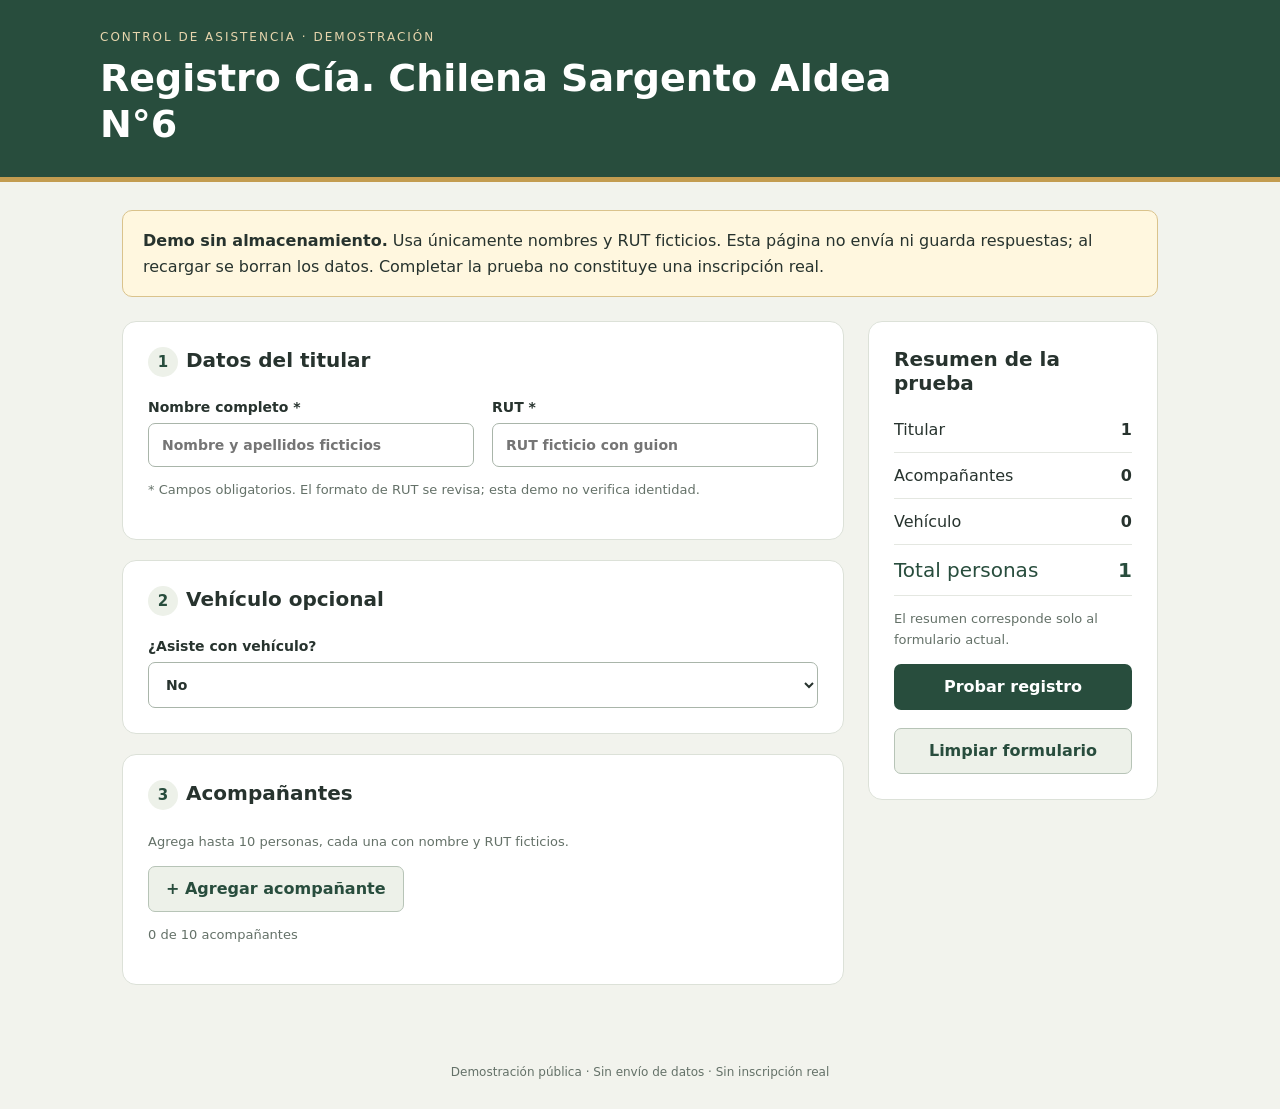
==== asistencia/index.html @ 9059764c "Publicar formulario de registro de visitantes como demo sin almacenamiento" ====
<!doctype html>
<html lang="es">
<head>
<meta charset="utf-8">
<meta name="viewport" content="width=device-width, initial-scale=1">
<meta name="referrer" content="no-referrer">
<meta http-equiv="Content-Security-Policy" content="default-src 'none'; style-src 'unsafe-inline'; script-src 'unsafe-inline'; connect-src 'none'; form-action 'none'; base-uri 'none'; img-src 'none'">
<title>Registro Cía. Chilena Sargento Aldea N°6</title>
<style>
:root{font-family:system-ui,-apple-system,'Segoe UI',sans-serif;color:#27332e;background:#f2f3ed;--green:#284d3d;--gold:#c39c50}*{box-sizing:border-box}body{margin:0}header{background:var(--green);color:white;border-bottom:5px solid var(--gold);padding:30px max(22px,calc((100% - 1080px)/2))}header p{font-size:12px;letter-spacing:2px;color:#e7d5ad;margin:0 0 12px}h1{font-size:clamp(25px,4vw,38px);max-width:800px;line-height:1.2;margin:0}main{max-width:1080px;margin:auto;padding:28px 22px 50px}.notice{background:#fff7df;border:1px solid #dac38c;border-radius:10px;padding:17px 20px;line-height:1.6;margin:0 0 24px}.layout{display:grid;grid-template-columns:minmax(0,1fr) 290px;gap:24px;align-items:start}.card{background:white;border:1px solid #dce1d8;border-radius:14px;padding:25px;margin-bottom:20px}h2{font-size:20px;margin:0 0 22px}.number{display:inline-grid;place-items:center;background:#edf1e9;color:var(--green);width:30px;height:30px;border-radius:50%;margin-right:8px;font-size:15px}.grid{display:grid;grid-template-columns:1fr 1fr;gap:18px}label{display:block;font-size:14px;font-weight:650}input,select{width:100%;font:inherit;padding:13px;border:1px solid #a9b5aa;border-radius:7px;margin-top:8px;background:white;color:#27332e;min-width:0}button{font:inherit;font-weight:650;cursor:pointer;min-height:46px;border-radius:7px;padding:11px 17px;border:1px solid #b7c4b7;background:#edf1e9;color:var(--green)}button:disabled{opacity:.5;cursor:default}button.primary{background:var(--green);color:white;border:0;width:100%}input:focus-visible,select:focus-visible,button:focus-visible{outline:3px solid var(--gold);outline-offset:3px}.hint{font-size:13px;color:#647168;line-height:1.6}.companion{border-top:1px solid #e0e5dc;padding-top:20px;margin-top:20px}.row{display:flex;justify-content:space-between;align-items:center;gap:12px;margin-bottom:14px}h3{font-size:16px;margin:0}.remove{background:white;font-size:13px;padding:7px 12px}dl{margin:0}dl div{display:flex;justify-content:space-between;padding:13px 0;border-bottom:1px solid #e4e7e1}dd{font-weight:700;margin:0}.total{font-size:20px;color:var(--green)}aside{position:sticky;top:20px}aside h2{margin-bottom:12px}.actions{display:flex;gap:12px;margin-top:18px}.actions button{flex:1}#result{margin-top:18px;background:#edf5ed;border-left:4px solid var(--green);padding:16px;line-height:1.6}footer{font-size:12px;text-align:center;color:#647168;padding:10px 20px 30px}[hidden]{display:none!important}@media(max-width:760px){.layout{grid-template-columns:1fr}aside{position:static}.grid{grid-template-columns:1fr}.card{padding:20px}main{padding:20px 14px}header{padding:26px 20px}}
</style>
</head>
<body>
<header><p>CONTROL DE ASISTENCIA · DEMOSTRACIÓN</p><h1>Registro Cía. Chilena Sargento Aldea N°6</h1></header>
<main>
<p class="notice"><strong>Demo sin almacenamiento.</strong> Usa únicamente nombres y RUT ficticios. Esta página no envía ni guarda respuestas; al recargar se borran los datos. Completar la prueba no constituye una inscripción real.</p>
<noscript><p class="notice">Activa JavaScript para probar el formulario. No ingreses datos reales.</p></noscript>
<form id="registration" autocomplete="off">
<div class="layout"><div>
<section class="card"><h2><span class="number">1</span>Datos del titular</h2><div class="grid">
<label>Nombre completo *<input id="holder" required maxlength="100" placeholder="Nombre y apellidos ficticios" autocomplete="off"></label>
<label>RUT *<input id="rut" required maxlength="12" pattern="[0-9.]{7,10}-[0-9kK]" title="Escribe un RUT de prueba con guion y dígito verificador." placeholder="RUT ficticio con guion" autocomplete="off" spellcheck="false"></label>
</div><p class="hint">* Campos obligatorios. El formato de RUT se revisa; esta demo no verifica identidad.</p></section>
<section class="card"><h2><span class="number">2</span>Vehículo opcional</h2>
<label>¿Asiste con vehículo?<select id="vehicle"><option value="no">No</option><option value="yes">Sí</option></select></label>
<div id="plateWrap" hidden style="margin-top:18px"><label>Patente *<input id="plate" disabled maxlength="8" pattern="[A-Za-z0-9 -]{5,8}" placeholder="Patente ficticia" autocomplete="off" style="text-transform:uppercase"></label></div>
</section>
<section class="card"><h2><span class="number">3</span>Acompañantes</h2><p class="hint">Agrega hasta 10 personas, cada una con nombre y RUT ficticios.</p><div id="companions"></div><button id="add" type="button">+ Agregar acompañante</button><p id="count" class="hint" aria-live="polite">0 de 10 acompañantes</p></section>
</div>
<aside class="card"><h2>Resumen de la prueba</h2><dl aria-live="polite"><div><dt>Titular</dt><dd>1</dd></div><div><dt>Acompañantes</dt><dd id="guestsTotal">0</dd></div><div><dt>Vehículo</dt><dd id="vehicleTotal">0</dd></div><div class="total"><dt>Total personas</dt><dd id="peopleTotal">1</dd></div></dl><p class="hint">El resumen corresponde solo al formulario actual.</p><button class="primary" type="submit">Probar registro</button><div class="actions"><button type="reset">Limpiar formulario</button></div><div id="result" role="status" tabindex="-1" hidden></div></aside>
</div></form></main><footer>Demostración pública · Sin envío de datos · Sin inscripción real</footer>
<script>
'use strict';
const form=document.querySelector('#registration'), companions=document.querySelector('#companions'), add=document.querySelector('#add'), vehicle=document.querySelector('#vehicle'), plate=document.querySelector('#plate'), result=document.querySelector('#result');
let nextId=0;
function update(){const n=companions.children.length;document.querySelector('#guestsTotal').textContent=n;document.querySelector('#peopleTotal').textContent=n+1;document.querySelector('#vehicleTotal').textContent=vehicle.value==='yes'?1:0;document.querySelector('#count').textContent=n+' de 10 acompañantes';add.disabled=n>=10;Array.from(companions.children).forEach((row,i)=>{row.querySelector('h3').textContent='Acompañante '+(i+1);row.querySelector('button').setAttribute('aria-label','Quitar acompañante '+(i+1));});}
function clearResult(){result.hidden=true;result.textContent='';}
vehicle.addEventListener('change',()=>{const yes=vehicle.value==='yes';document.querySelector('#plateWrap').hidden=!yes;plate.disabled=!yes;plate.required=yes;if(!yes)plate.value='';update();});
add.addEventListener('click',()=>{if(companions.children.length>=10)return;const id=++nextId;const row=document.createElement('div');row.className='companion';row.innerHTML='<div class="row"><h3></h3><button class="remove" type="button">Quitar</button></div><div class="grid"><label for="name-'+id+'">Nombre completo *<input id="name-'+id+'" required maxlength="100" autocomplete="off" placeholder="Nombre ficticio"></label><label for="rut-'+id+'">RUT *<input id="rut-'+id+'" required maxlength="12" pattern="[0-9.]{7,10}-[0-9kK]" title="Escribe un RUT de prueba con guion y dígito verificador." autocomplete="off" spellcheck="false" placeholder="RUT ficticio con guion"></label></div>';row.querySelector('button').addEventListener('click',()=>{row.remove();clearResult();update();add.focus();});companions.append(row);clearResult();update();row.querySelector('input').focus();});
form.addEventListener('input',clearResult);form.addEventListener('change',clearResult);
form.addEventListener('submit',event=>{event.preventDefault();if(!form.reportValidity())return;const total=1+companions.children.length;result.textContent='Prueba completada: '+total+' persona'+(total===1?'':'s')+' y '+(vehicle.value==='yes'?'1 vehículo':'0 vehículos')+'. No se envió ni guardó información. No es una inscripción real.';result.hidden=false;result.focus();});
form.addEventListener('reset',()=>{companions.replaceChildren();document.querySelector('#plateWrap').hidden=true;plate.disabled=true;plate.required=false;clearResult();queueMicrotask(update);});
window.addEventListener('pageshow',()=>form.reset());
window.addEventListener('pagehide',()=>form.reset());
update();
</script></body></html>
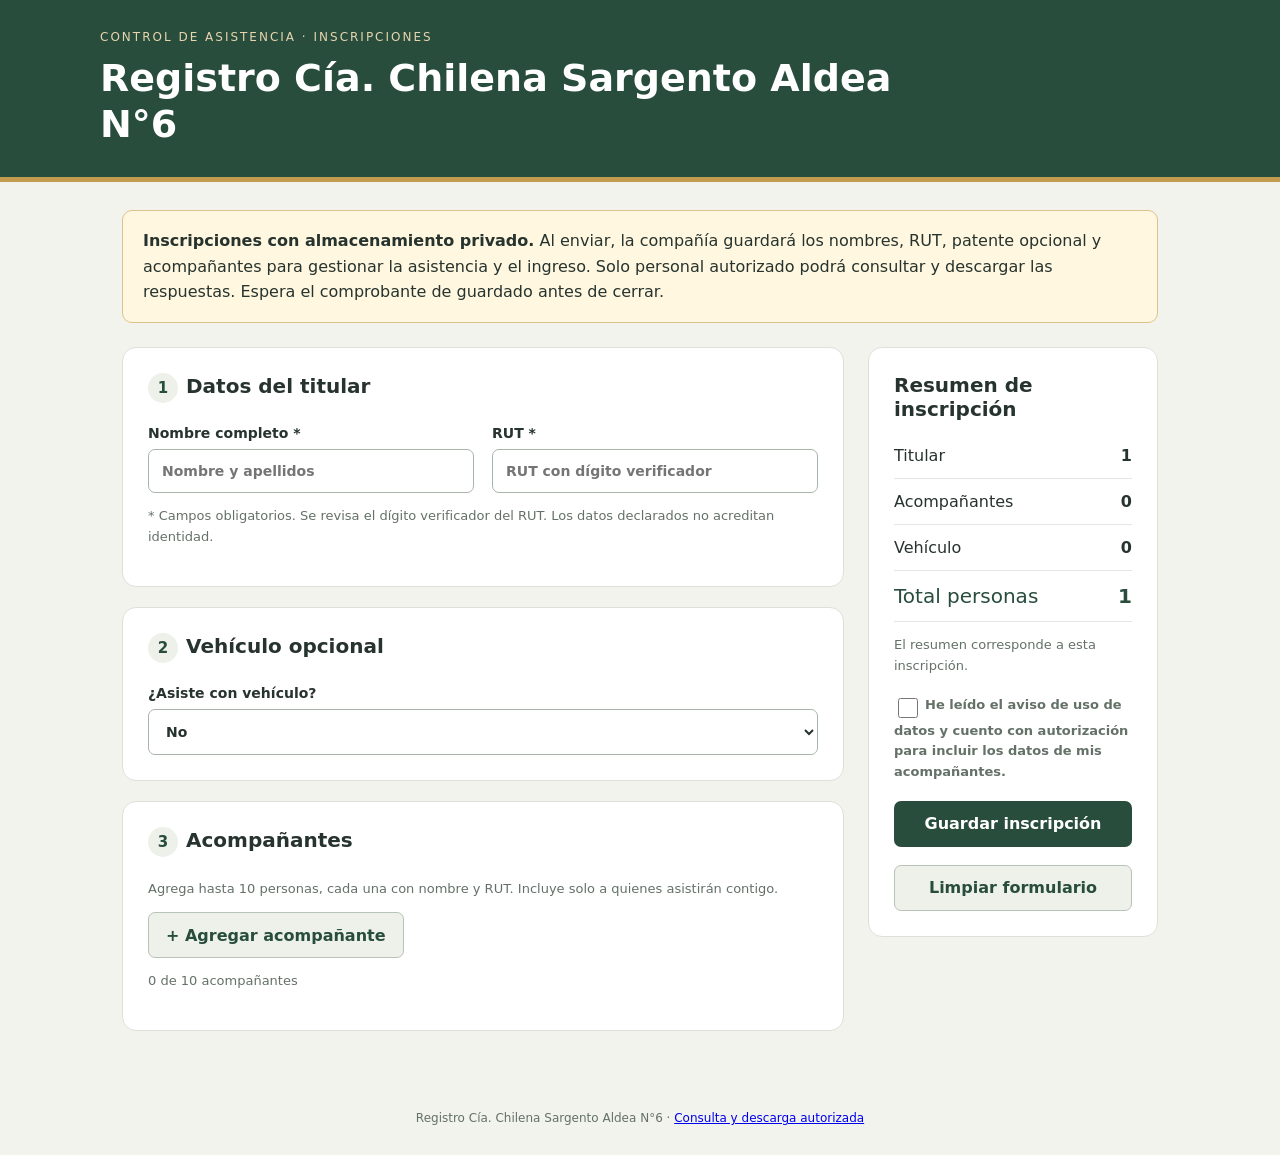
==== commit 1f548b85: "Guardar inscripciones de visitantes en backend privado y habilitar consulta y CSV autorizados" ====
--- a/asistencia/index.html
+++ b/asistencia/index.html
@@ -4,44 +4,29 @@
 <meta charset="utf-8">
 <meta name="viewport" content="width=device-width, initial-scale=1">
 <meta name="referrer" content="no-referrer">
-<meta http-equiv="Content-Security-Policy" content="default-src 'none'; style-src 'unsafe-inline'; script-src 'unsafe-inline'; connect-src 'none'; form-action 'none'; base-uri 'none'; img-src 'none'">
+<meta http-equiv="Content-Security-Policy" content="default-src 'none'; style-src 'unsafe-inline'; script-src 'self'; connect-src https://qktxtrlfyewmlgcqrkiz.supabase.co; form-action 'none'; base-uri 'none'; img-src 'none'">
 <title>Registro Cía. Chilena Sargento Aldea N°6</title>
 <style>
 :root{font-family:system-ui,-apple-system,'Segoe UI',sans-serif;color:#27332e;background:#f2f3ed;--green:#284d3d;--gold:#c39c50}*{box-sizing:border-box}body{margin:0}header{background:var(--green);color:white;border-bottom:5px solid var(--gold);padding:30px max(22px,calc((100% - 1080px)/2))}header p{font-size:12px;letter-spacing:2px;color:#e7d5ad;margin:0 0 12px}h1{font-size:clamp(25px,4vw,38px);max-width:800px;line-height:1.2;margin:0}main{max-width:1080px;margin:auto;padding:28px 22px 50px}.notice{background:#fff7df;border:1px solid #dac38c;border-radius:10px;padding:17px 20px;line-height:1.6;margin:0 0 24px}.layout{display:grid;grid-template-columns:minmax(0,1fr) 290px;gap:24px;align-items:start}.card{background:white;border:1px solid #dce1d8;border-radius:14px;padding:25px;margin-bottom:20px}h2{font-size:20px;margin:0 0 22px}.number{display:inline-grid;place-items:center;background:#edf1e9;color:var(--green);width:30px;height:30px;border-radius:50%;margin-right:8px;font-size:15px}.grid{display:grid;grid-template-columns:1fr 1fr;gap:18px}label{display:block;font-size:14px;font-weight:650}input,select{width:100%;font:inherit;padding:13px;border:1px solid #a9b5aa;border-radius:7px;margin-top:8px;background:white;color:#27332e;min-width:0}button{font:inherit;font-weight:650;cursor:pointer;min-height:46px;border-radius:7px;padding:11px 17px;border:1px solid #b7c4b7;background:#edf1e9;color:var(--green)}button:disabled{opacity:.5;cursor:default}button.primary{background:var(--green);color:white;border:0;width:100%}input:focus-visible,select:focus-visible,button:focus-visible{outline:3px solid var(--gold);outline-offset:3px}.hint{font-size:13px;color:#647168;line-height:1.6}.companion{border-top:1px solid #e0e5dc;padding-top:20px;margin-top:20px}.row{display:flex;justify-content:space-between;align-items:center;gap:12px;margin-bottom:14px}h3{font-size:16px;margin:0}.remove{background:white;font-size:13px;padding:7px 12px}dl{margin:0}dl div{display:flex;justify-content:space-between;padding:13px 0;border-bottom:1px solid #e4e7e1}dd{font-weight:700;margin:0}.total{font-size:20px;color:var(--green)}aside{position:sticky;top:20px}aside h2{margin-bottom:12px}.actions{display:flex;gap:12px;margin-top:18px}.actions button{flex:1}#result{margin-top:18px;background:#edf5ed;border-left:4px solid var(--green);padding:16px;line-height:1.6}footer{font-size:12px;text-align:center;color:#647168;padding:10px 20px 30px}[hidden]{display:none!important}@media(max-width:760px){.layout{grid-template-columns:1fr}aside{position:static}.grid{grid-template-columns:1fr}.card{padding:20px}main{padding:20px 14px}header{padding:26px 20px}}
 </style>
 </head>
 <body>
-<header><p>CONTROL DE ASISTENCIA · DEMOSTRACIÓN</p><h1>Registro Cía. Chilena Sargento Aldea N°6</h1></header>
+<header><p>CONTROL DE ASISTENCIA · INSCRIPCIONES</p><h1>Registro Cía. Chilena Sargento Aldea N°6</h1></header>
 <main>
-<p class="notice"><strong>Demo sin almacenamiento.</strong> Usa únicamente nombres y RUT ficticios. Esta página no envía ni guarda respuestas; al recargar se borran los datos. Completar la prueba no constituye una inscripción real.</p>
-<noscript><p class="notice">Activa JavaScript para probar el formulario. No ingreses datos reales.</p></noscript>
+<p class="notice"><strong>Inscripciones con almacenamiento privado.</strong> Al enviar, la compañía guardará los nombres, RUT, patente opcional y acompañantes para gestionar la asistencia y el ingreso. Solo personal autorizado podrá consultar y descargar las respuestas. Espera el comprobante de guardado antes de cerrar.</p>
+<noscript><p class="notice">Activa JavaScript para enviar tu inscripción.</p></noscript>
 <form id="registration" autocomplete="off">
 <div class="layout"><div>
 <section class="card"><h2><span class="number">1</span>Datos del titular</h2><div class="grid">
-<label>Nombre completo *<input id="holder" required maxlength="100" placeholder="Nombre y apellidos ficticios" autocomplete="off"></label>
-<label>RUT *<input id="rut" required maxlength="12" pattern="[0-9.]{7,10}-[0-9kK]" title="Escribe un RUT de prueba con guion y dígito verificador." placeholder="RUT ficticio con guion" autocomplete="off" spellcheck="false"></label>
-</div><p class="hint">* Campos obligatorios. El formato de RUT se revisa; esta demo no verifica identidad.</p></section>
+<label>Nombre completo *<input id="holder" required maxlength="100" placeholder="Nombre y apellidos" autocomplete="off"></label>
+<label>RUT *<input id="rut" required maxlength="12" pattern="[0-9.]{7,10}-[0-9kK]" title="Escribe el RUT con guion y dígito verificador." placeholder="RUT con dígito verificador" autocomplete="off" spellcheck="false"></label>
+</div><p class="hint">* Campos obligatorios. Se revisa el dígito verificador del RUT. Los datos declarados no acreditan identidad.</p></section>
 <section class="card"><h2><span class="number">2</span>Vehículo opcional</h2>
 <label>¿Asiste con vehículo?<select id="vehicle"><option value="no">No</option><option value="yes">Sí</option></select></label>
-<div id="plateWrap" hidden style="margin-top:18px"><label>Patente *<input id="plate" disabled maxlength="8" pattern="[A-Za-z0-9 -]{5,8}" placeholder="Patente ficticia" autocomplete="off" style="text-transform:uppercase"></label></div>
+<div id="plateWrap" hidden style="margin-top:18px"><label>Patente *<input id="plate" disabled maxlength="8" pattern="[A-Za-z0-9 -]{5,8}" placeholder="ABCD12" autocomplete="off" style="text-transform:uppercase"></label></div>
 </section>
-<section class="card"><h2><span class="number">3</span>Acompañantes</h2><p class="hint">Agrega hasta 10 personas, cada una con nombre y RUT ficticios.</p><div id="companions"></div><button id="add" type="button">+ Agregar acompañante</button><p id="count" class="hint" aria-live="polite">0 de 10 acompañantes</p></section>
+<section class="card"><h2><span class="number">3</span>Acompañantes</h2><p class="hint">Agrega hasta 10 personas, cada una con nombre y RUT. Incluye solo a quienes asistirán contigo.</p><div id="companions"></div><button id="add" type="button">+ Agregar acompañante</button><p id="count" class="hint" aria-live="polite">0 de 10 acompañantes</p></section>
 </div>
-<aside class="card"><h2>Resumen de la prueba</h2><dl aria-live="polite"><div><dt>Titular</dt><dd>1</dd></div><div><dt>Acompañantes</dt><dd id="guestsTotal">0</dd></div><div><dt>Vehículo</dt><dd id="vehicleTotal">0</dd></div><div class="total"><dt>Total personas</dt><dd id="peopleTotal">1</dd></div></dl><p class="hint">El resumen corresponde solo al formulario actual.</p><button class="primary" type="submit">Probar registro</button><div class="actions"><button type="reset">Limpiar formulario</button></div><div id="result" role="status" tabindex="-1" hidden></div></aside>
-</div></form></main><footer>Demostración pública · Sin envío de datos · Sin inscripción real</footer>
-<script>
-'use strict';
-const form=document.querySelector('#registration'), companions=document.querySelector('#companions'), add=document.querySelector('#add'), vehicle=document.querySelector('#vehicle'), plate=document.querySelector('#plate'), result=document.querySelector('#result');
-let nextId=0;
-function update(){const n=companions.children.length;document.querySelector('#guestsTotal').textContent=n;document.querySelector('#peopleTotal').textContent=n+1;document.querySelector('#vehicleTotal').textContent=vehicle.value==='yes'?1:0;document.querySelector('#count').textContent=n+' de 10 acompañantes';add.disabled=n>=10;Array.from(companions.children).forEach((row,i)=>{row.querySelector('h3').textContent='Acompañante '+(i+1);row.querySelector('button').setAttribute('aria-label','Quitar acompañante '+(i+1));});}
-function clearResult(){result.hidden=true;result.textContent='';}
-vehicle.addEventListener('change',()=>{const yes=vehicle.value==='yes';document.querySelector('#plateWrap').hidden=!yes;plate.disabled=!yes;plate.required=yes;if(!yes)plate.value='';update();});
-add.addEventListener('click',()=>{if(companions.children.length>=10)return;const id=++nextId;const row=document.createElement('div');row.className='companion';row.innerHTML='<div class="row"><h3></h3><button class="remove" type="button">Quitar</button></div><div class="grid"><label for="name-'+id+'">Nombre completo *<input id="name-'+id+'" required maxlength="100" autocomplete="off" placeholder="Nombre ficticio"></label><label for="rut-'+id+'">RUT *<input id="rut-'+id+'" required maxlength="12" pattern="[0-9.]{7,10}-[0-9kK]" title="Escribe un RUT de prueba con guion y dígito verificador." autocomplete="off" spellcheck="false" placeholder="RUT ficticio con guion"></label></div>';row.querySelector('button').addEventListener('click',()=>{row.remove();clearResult();update();add.focus();});companions.append(row);clearResult();update();row.querySelector('input').focus();});
-form.addEventListener('input',clearResult);form.addEventListener('change',clearResult);
-form.addEventListener('submit',event=>{event.preventDefault();if(!form.reportValidity())return;const total=1+companions.children.length;result.textContent='Prueba completada: '+total+' persona'+(total===1?'':'s')+' y '+(vehicle.value==='yes'?'1 vehículo':'0 vehículos')+'. No se envió ni guardó información. No es una inscripción real.';result.hidden=false;result.focus();});
-form.addEventListener('reset',()=>{companions.replaceChildren();document.querySelector('#plateWrap').hidden=true;plate.disabled=true;plate.required=false;clearResult();queueMicrotask(update);});
-window.addEventListener('pageshow',()=>form.reset());
-window.addEventListener('pagehide',()=>form.reset());
-update();
-</script></body></html>
-
+<aside class="card"><h2>Resumen de inscripción</h2><dl aria-live="polite"><div><dt>Titular</dt><dd>1</dd></div><div><dt>Acompañantes</dt><dd id="guestsTotal">0</dd></div><div><dt>Vehículo</dt><dd id="vehicleTotal">0</dd></div><div class="total"><dt>Total personas</dt><dd id="peopleTotal">1</dd></div></dl><p class="hint">El resumen corresponde a esta inscripción.</p><label class="hint" style="margin-bottom:18px"><input id="consent" type="checkbox" required style="width:20px;height:20px;margin-right:7px;vertical-align:middle">He leído el aviso de uso de datos y cuento con autorización para incluir los datos de mis acompañantes.</label><button class="primary" type="submit">Guardar inscripción</button><div class="actions"><button type="reset">Limpiar formulario</button></div><div id="result" role="status" tabindex="-1" hidden></div></aside>
+</div></form></main><footer>Registro Cía. Chilena Sargento Aldea N°6 · <a href="gestion.html">Consulta y descarga autorizada</a></footer>
+<script src="registro.js?v=1"></script></body></html>
